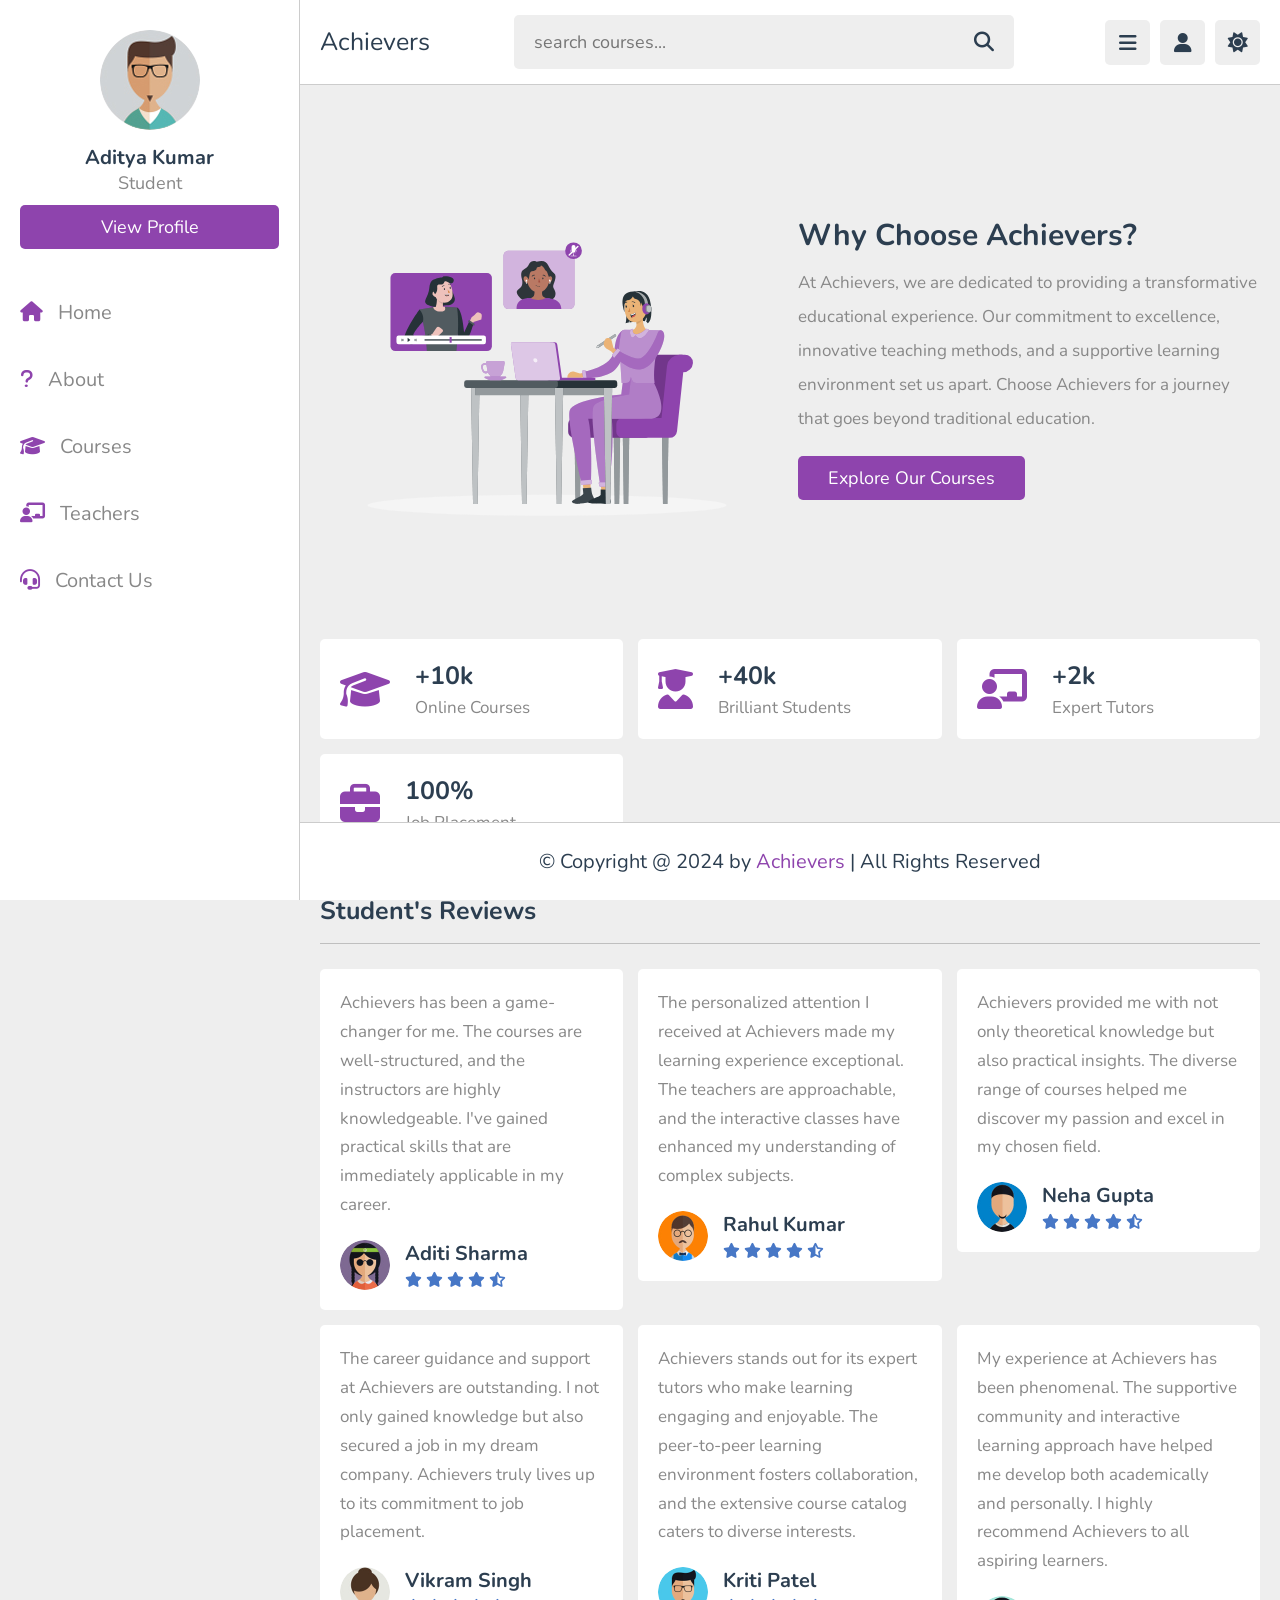
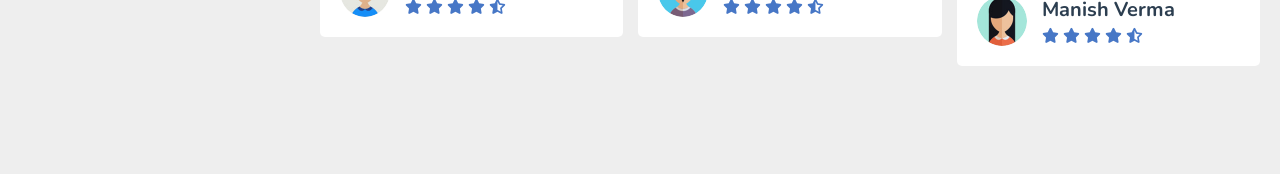
==== about.html @ ac13d162 "first commit" ====
<!DOCTYPE html>
<html lang="en">

<head>
    <meta charset="UTF-8">
    <meta http-equiv="X-UA-Compatible" content="IE=edge">
    <meta name="viewport" content="width=device-width, initial-scale=1.0">
    <title>About Us - Achievers</title>

    <!-- Font Awesome CDN link -->
    <link rel="stylesheet" href="https://cdnjs.cloudflare.com/ajax/libs/font-awesome/6.1.2/css/all.min.css">

    <!-- Custom CSS file link -->
    <link rel="stylesheet" href="css/style.css">

</head>

<body>

    <header class="header">

        <section class="flex">

            <a href="home.html" class="logo">Achievers</a>

            <form action="search.html" method="post" class="search-form">
                <input type="text" name="search_box" required placeholder="search courses..." maxlength="100">
                <button type="submit" class="fas fa-search"></button>
            </form>

            <div class="icons">
                <div id="menu-btn" class="fas fa-bars"></div>
                <div id="search-btn" class="fas fa-search"></div>
                <div id="user-btn" class="fas fa-user"></div>
                <div id="toggle-btn" class="fas fa-sun"></div>
            </div>

            <div class="profile">
                <img src="images/pic-1.jpg" class="image" alt="">
                <h3 class="name">Aditya Kumar</h3>
                <p class="role">Student</p>
                <a href="profile.html" class="btn">View Profile</a>
                <div class="flex-btn">
                    <a href="login.html" class="option-btn">Login</a>
                    <a href="register.html" class="option-btn">Register</a>
                </div>
            </div>

        </section>

    </header>

    <div class="side-bar">

        <div id="close-btn">
            <i class="fas fa-times"></i>
        </div>

        <div class="profile">
            <img src="images/pic-1.jpg" class="image" alt="">
            <h3 class="name">Aditya Kumar</h3>
            <p class="role">Student</p>
            <a href="profile.html" class="btn">View Profile</a>
        </div>

        <nav class="navbar">
            <a href="home.html"><i class="fas fa-home"></i><span>Home</span></a>
            <a href="about.html"><i class="fas fa-question"></i><span>About</span></a>
            <a href="courses.html"><i class="fas fa-graduation-cap"></i><span>Courses</span></a>
            <a href="teachers.html"><i class="fas fa-chalkboard-user"></i><span>Teachers</span></a>
            <a href="contact.html"><i class="fas fa-headset"></i><span>Contact Us</span></a>
        </nav>

    </div>

    <section class="about">

        <div class="row">

            <div class="image">
                <img src="images/about-img.svg" alt="">
            </div>

            <div class="content">
                <h3>Why Choose Achievers?</h3>
                <p>At Achievers, we are dedicated to providing a transformative educational experience. Our commitment
                    to excellence, innovative teaching methods, and a supportive learning environment set us apart.
                    Choose Achievers for a journey that goes beyond traditional education.</p>
                <a href="courses.html" class="inline-btn">Explore Our Courses</a>
            </div>

        </div>

        <div class="box-container">

            <div class="box">
                <i class="fas fa-graduation-cap"></i>
                <div>
                    <h3>+10k</h3>
                    <p>Online Courses</p>
                </div>
            </div>

            <div class="box">
                <i class="fas fa-user-graduate"></i>
                <div>
                    <h3>+40k</h3>
                    <p>Brilliant Students</p>
                </div>
            </div>

            <div class="box">
                <i class="fas fa-chalkboard-user"></i>
                <div>
                    <h3>+2k</h3>
                    <p>Expert Tutors</p>
                </div>
            </div>

            <div class="box">
                <i class="fas fa-briefcase"></i>
                <div>
                    <h3>100%</h3>
                    <p>Job Placement</p>
                </div>
            </div>

        </div>

    </section>

    <section class="reviews">

        <h1 class="heading">Student's Reviews</h1>

        <div class="box-container">

            <div class="box">
                <p>Achievers has been a game-changer for me. The courses are well-structured, and the instructors are
                    highly knowledgeable. I've gained practical skills that are immediately applicable in my
                    career.</p>
                <div class="student">
                    <img src="images/pic-2.jpg" alt="">
                    <div>
                        <h3>Aditi Sharma</h3>
                        <div class="stars">
                            <i class="fas fa-star"></i>
                            <i class="fas fa-star"></i>
                            <i class="fas fa-star"></i>
                            <i class="fas fa-star"></i>
                            <i class="fas fa-star-half-alt"></i>
                        </div>
                    </div>
                </div>
            </div>

            <div class="box">
                <p>The personalized attention I received at Achievers made my learning experience exceptional. The
                    teachers are approachable, and the interactive classes have enhanced my understanding of
                    complex subjects.</p>
                <div class="student">
                    <img src="images/pic-3.jpg" alt="">
                    <div>
                        <h3>Rahul Kumar</h3>
                        <div class="stars">
                            <i class="fas fa-star"></i>
                            <i class="fas fa-star"></i>
                            <i class="fas fa-star"></i>
                            <i class="fas fa-star"></i>
                            <i class="fas fa-star-half-alt"></i>
                        </div>
                    </div>
                </div>
            </div>

            <div class="box">
                <p>Achievers provided me with not only theoretical knowledge but also practical insights. The diverse
                    range of courses helped me discover my passion and excel in my chosen field.</p>
                <div class="student">
                    <img src="images/pic-4.jpg" alt="">
                    <div>
                        <h3>Neha Gupta</h3>
                        <div class="stars">
                            <i class="fas fa-star"></i>
                            <i class="fas fa-star"></i>
                            <i class="fas fa-star"></i>
                            <i class="fas fa-star"></i>
                            <i class="fas fa-star-half-alt"></i>
                        </div>
                    </div>
                </div>
            </div>

            <div class="box">
                <p>The career guidance and support at Achievers are outstanding. I not only gained knowledge but also
                    secured a job in my dream company. Achievers truly lives up to its commitment to job
                    placement.</p>
                <div class="student">
                    <img src="images/pic-5.jpg" alt="">
                    <div>
                        <h3>Vikram Singh</h3>
                        <div class="stars">
                            <i class="fas fa-star"></i>
                            <i class="fas fa-star"></i>
                            <i class="fas fa-star"></i>
                            <i class="fas fa-star"></i>
                            <i class="fas fa-star-half-alt"></i>
                        </div>
                    </div>
                </div>
            </div>

            <div class="box">
                <p>Achievers stands out for its expert tutors who make learning engaging and enjoyable. The
                    peer-to-peer learning environment fosters collaboration, and the extensive course catalog
                    caters to diverse interests.</p>
                <div class="student">
                    <img src="images/pic-6.jpg" alt="">
                    <div>
                        <h3>Kriti Patel</h3>
                        <div class="stars">
                            <i class="fas fa-star"></i>
                            <i class="fas fa-star"></i>
                            <i class="fas fa-star"></i>
                            <i class="fas fa-star"></i>
                            <i class="fas fa-star-half-alt"></i>
                        </div>
                    </div>
                </div>
            </div>

            <div class="box">
                <p>My experience at Achievers has been phenomenal. The supportive community and interactive learning
                    approach have helped me develop both academically and personally. I highly recommend Achievers to
                    all aspiring learners.</p>
                <div class="student">
                    <img src="images/pic-7.jpg" alt="">
                    <div>
                        <h3>Manish Verma</h3>
                        <div class="stars">
                            <i class="fas fa-star"></i>
                            <i class="fas fa-star"></i>
                            <i class="fas fa-star"></i>
                            <i class="fas fa-star"></i>
                            <i class="fas fa-star-half-alt"></i>
                        </div>
                    </div>
                </div>
            </div>

        </div>

    </section>

    <footer class="footer">

        &copy; Copyright @ 2024 by <span>Achievers</span> | All Rights Reserved

    </footer>

    <!-- Custom JS file link -->
    <script src="js/script.js"></script>

</body>

</html>
---- css/style.css ----
@import url('https://fonts.googleapis.com/css2?family=Nunito:wght@200;300;400;500;600;700&display=swap');

:root{
   --main-color:#8e44ad;
   --red:#e74c3c;
   --orange:#4777c6;
   --white:#fff;
   --black:#2c3e50;
   --light-color:#888;
   --light-bg:#eee;
   --border:.1rem solid rgba(0,0,0,.2);
}

*{
   font-family: 'Nunito', sans-serif;
   margin:0; padding:0;
   box-sizing: border-box;
   outline: none; border:none;
   text-decoration: none;
}

*::selection{
   background-color: var(--main-color);
   color:#fff;
}

html{
   font-size: 62.5%;
   overflow-x: hidden;
}

html::-webkit-scrollbar{
   width: 1rem;
   height: .5rem;
}

html::-webkit-scrollbar-track{
   background-color: transparent;
}

html::-webkit-scrollbar-thumb{
   background-color: var(--main-color);
}

body{
   background-color: var(--light-bg);
   padding-left: 30rem;
}

body.dark {
   --light-color: #999;
   --light-bg: #1a1a1a;
   --black: #ffffff;
   --white: #111;
   --border: .1rem solid rgba(255, 255, 255, .2);
}


body.active{
   padding-left: 0;
}

section{
   padding:2rem;
   margin: 0 auto;
   max-width: 1200px;
}

.heading{
   font-size: 2.5rem;
   color:var(--black);
   margin-bottom: 2.5rem;
   border-bottom: var(--border);
   padding-bottom: 1.5rem;
   text-transform: capitalize;
}

.inline-btn,
.inline-option-btn,
.inline-delete-btn,
.btn,
.delete-btn,
.option-btn{
   border-radius: .5rem;
   color:#fff;
   font-size: 1.8rem;
   cursor: pointer;
   text-transform: capitalize;
   padding:1rem 3rem;
   text-align: center;
   margin-top: 1rem;
}

.btn,
.delete-btn,
.option-btn{
   display: block;
   width: 100%;
}

.inline-btn,
.inline-option-btn,
.inline-delete-btn{
   display: inline-block;
}

.btn,
.inline-btn{
   background-color: var(--main-color);
}

.option-btn,
.inline-option-btn{
   background-color:var(--orange);
}

.delete-btn,
.inline-delete-btn{
   background-color: var(--red);
}

.inline-btn:hover,
.inline-option-btn:hover,
.inline-delete-btn:hover,
.btn:hover,
.delete-btn:hover,
.option-btn:hover{
   background-color: var(--black);
   color: var(--white);
}

.flex-btn{
   display: flex;
   gap: 1rem;
}

.header{
   position: sticky;
   top:0; left:0; right: 0;
   background-color: var(--white);
   z-index: 1000;
   border-bottom: var(--border);
}

.header .flex{
   display: flex;
   align-items: center;
   justify-content: space-between;
   position: relative;
   padding: 1.5rem 2rem;
}

.header .flex .logo{
   font-size: 2.5rem;
   color: var(--black);
}

.header .flex .search-form{
   width: 50rem;
   border-radius: .5rem;
   background-color: var(--light-bg);
   padding:1.5rem 2rem;
   display: flex;
   gap:2rem;

}

.header .flex .search-form input{
   width: 100%;
   font-size: 1.8rem;
   color:var(--black);
   background:none;
}

.header .flex .search-form button{
   background:none;
   font-size: 2rem;
   cursor: pointer;
   color:var(--black);
}

.header .flex .search-form button:hover{
   color: var(--main-color);
}

.header .flex .icons div{
   font-size: 2rem;
   color:var(--black);
   background-color: var(--light-bg);
   border-radius: .5rem;
   height: 4.5rem;
   width: 4.5rem;
   line-height: 4.5rem;
   cursor: pointer;
   text-align: center;
   margin-left: .7rem;
}

.header .flex .icons div:hover{
   background-color: var(--black);
   color:var(--white);
}

.header .flex .profile{
   position: absolute;
   top:120%; right: 2rem;
   background-color: var(--white);
   border-radius: .5rem;
   padding: 1.5rem;
   text-align: center;
   overflow: hidden;
   transform-origin: top right;
   transform: scale(0);
   transition: .2s linear;
   width: 30rem;
}

.header .flex .profile.active{
   transform: scale(1);
}

.header .flex .profile .image{
   height: 10rem;
   width: 10rem;
   border-radius: 50%;
   object-fit: contain;
   margin-bottom: 1rem;
}

.header .flex .profile .name{
   font-size: 2rem;
   color:var(--black);
   overflow: hidden;
   text-overflow: ellipsis;
   white-space: nowrap;
}

.header .flex .profile .role{
   font-size: 1.8rem;
   color: var(--light-color);
}

#search-btn{
   display: none;
}

.side-bar{
   position: fixed;
   top: 0; left: 0;
   width: 30rem;
   background-color: var(--white);
   height: 100vh;
   border-right: var(--border);
   z-index: 1200;
}

.side-bar #close-btn{
   text-align: right;
   padding: 2rem;
   display: none;
}

.side-bar #close-btn i{
   text-align: right;
   font-size: 2.5rem;
   background:var(--red);
   border-radius: .5rem;
   color:var(--white);
   cursor: pointer;
   height: 4.5rem;
   width: 4.5rem;
   line-height: 4.5rem;
   text-align: center;
}

.side-bar #close-btn i:hover{
   background-color: var(--black);
}

.side-bar .profile{
   padding:3rem 2rem;
   text-align: center;
}

.side-bar .profile .image{
   height: 10rem;
   width: 10rem;
   border-radius: 50%;
   object-fit: contain;
   margin-bottom: 1rem;
}

.side-bar .profile .name{
   font-size: 2rem;
   color:var(--black);
   overflow: hidden;
   text-overflow: ellipsis;
   white-space: nowrap;
}

.side-bar .profile .role{
   font-size: 1.8rem;
   color: var(--light-color);
}

.side-bar .navbar a{
   display: block;
   padding: 2rem;
   font-size: 2rem;
}

.side-bar .navbar a i{
   margin-right: 1.5rem;
   color:var(--main-color);
   transition: .2s linear;
}

.side-bar .navbar a span{
   color:var(--light-color);
}

.side-bar .navbar a:hover{
   background-color: var(--light-bg);
}

.side-bar .navbar a:hover i{
   margin-right: 2.5rem;
}

.side-bar.active{
   left: -30rem;
}

.home-grid .box-container{
   display: grid;
   grid-template-columns: repeat(auto-fit, 27.5rem);
   gap:1.5rem;
   justify-content: center;
   align-items: flex-start;
}

.home-grid .box-container .box{
   background-color: var(--white);
   border-radius: .5rem;
   padding:2rem;
}

.home-grid .box-container .box .title{
   font-size: 2rem;
   color: var(--black);
   text-transform: capitalize;
}

.home-grid .box-container .box .flex{
   display: flex;
   flex-wrap: wrap;
   gap: 1.5rem;
   margin-top: 2rem;
}

.home-grid .box-container .flex a{
   background-color: var(--light-bg);
   border-radius: .5rem;
   padding: 1rem 1.5rem;
   font-size: 1.5rem;
}

.home-grid .box-container .flex a i{
   margin-right: 1rem;
   color:var(--black);
}

.home-grid .box-container .flex a span{
   color:var(--light-color);
}

.home-grid .box-container .flex a:hover{
   background-color: var(--black);
}

.home-grid .box-container .flex a:hover span{
   color:var(--white);
}

.home-grid .box-container .flex a:hover i{
   color:var(--white);
}

.home-grid .box-container .tutor{
   padding: 1rem 0;
   font-size: 1.8rem;
   color:var(--light-color);
   line-height: 2;
}

.home-grid .box-container .likes{
   color:var(--light-color);
   font-size: 1.7rem;
   margin-top: 1.5rem;
}

.home-grid .box-container .likes span{
   color:var(--main-color);
}

.about .row{
   display: flex;
   align-items: center;
   flex-wrap: wrap;
   gap:1.5rem;
}

.about .row .image{
   flex: 1 1 40rem;
}

.about .row .image img{
   width: 100%;
   height: 50rem;
}

.about .row .content{
   flex: 1 1 40rem;
}

.about .row .content p{
   font-size: 1.7rem;
   line-height: 2;
   color: var(--light-color);
   padding: 1rem 0;
}

.about .row .content h3{
   font-size: 3rem;
   color:var(--black);
   text-transform: capitalize;
}

.about .box-container{
   display: grid;
   grid-template-columns: repeat(auto-fit, minmax(27rem, 1fr));
   gap:1.5rem;
   justify-content: center;
   align-items: flex-start;
   margin-top: 3rem;
}

.about .box-container .box{
   border-radius: .5rem;
   background-color: var(--white);
   padding: 2rem;
   display: flex;
   align-items: center;
   gap: 2.5rem;
}

.about .box-container .box i{
   font-size: 4rem;
   color: var(--main-color);
}

.about .box-container .box h3{
   font-size: 2.5rem;
   color: var(--black);
   margin-bottom: .3rem;
}

.about .box-container .box p{
   font-size: 1.7rem;
   color:var(--light-color);
}

.reviews .box-container{
   display: grid;
   grid-template-columns: repeat(auto-fit, minmax(30rem, 1fr));
   gap:1.5rem;
   justify-content: center;
   align-items: flex-start;
}

.reviews .box-container .box{
   border-radius: .5rem;
   background-color: var(--white);
   padding: 2rem;
}

.reviews .box-container .box p{
   line-height: 1.7;
   font-size: 1.7rem;
   color: var(--light-color);
}

.reviews .box-container .box .student{
   margin-top: 2rem;
   display: flex;
   align-items: center;
   gap: 1.5rem;
}

.reviews .box-container .box .student img{
   height: 5rem;
   width: 5rem;
   object-fit: cover;
   border-radius: 50%;
}

.reviews .box-container .box .student h3{
   font-size: 2rem;
   color: var(--black);
   margin-bottom: .3rem;
}

.reviews .box-container .box .student .stars{
   font-size: 1.5rem;
   color:var(--orange);
}

.courses .box-container{
   display: grid;
   grid-template-columns: repeat(auto-fit, minmax(30rem, 1fr));
   gap:1.5rem;
   justify-content: center;
   align-items: flex-start;
}

.courses .box-container .box{
   border-radius: .5rem;
   background-color: var(--white);
   padding: 2rem;
}

.courses .box-container .box .tutor{
   display: flex;
   align-items: center;
   gap: 1.5rem;
   margin-bottom: 2.5rem;
}

.courses .box-container .box .tutor img{
   height: 5rem;
   width: 5rem;
   border-radius: 50%;
   object-fit: cover;
}

.courses .box-container .box .tutor h3{
   font-size: 1.8rem;
   color: var(--black);
   margin-bottom: .2rem;
}

.courses .box-container .box .tutor span{
   font-size: 1.3rem;
   color:var(--light-color);
}

.courses .box-container .box .thumb{
   position: relative;
}

.courses .box-container .box .thumb span{
   position: absolute;
   top:1rem; left: 1rem;
   border-radius: .5rem;
   padding: .5rem 1.5rem;
   background-color: rgba(0,0,0,.3);
   color: #fff;
   font-size: 1.5rem;
}

.courses .box-container .box .thumb img{
   width: 100%;
   height: 20rem;
   object-fit: cover;
   border-radius: .5rem;
}

.courses .box-container .box .title{
   font-size: 2rem;
   color: var(--black);
   padding-bottom: .5rem;
   padding-top: 1rem;
}

.courses .more-btn{
   text-align: center;
   margin-top: 2rem;
}

.playlist-details .row{
   display: flex;
   align-items: flex-end;
   gap:3rem;
   flex-wrap: wrap;
   background-color: var(--white);
   padding: 2rem;
}

.playlist-details .row .column{
   flex: 1 1 40rem;
}

.playlist-details .row .column .save-playlist{
   margin-bottom: 1.5rem;
}

.playlist-details .row .column .save-playlist button{
   border-radius: .5rem;
   background-color: var(--light-bg);
   padding:1rem 1.5rem;
   cursor: pointer;
}

.playlist-details .row .column .save-playlist button i{
   font-size: 2rem;
   color:var(--black);
   margin-right: .8rem;
}

.playlist-details .row .column .save-playlist button span{
   font-size: 1.8rem;
   color:var(--light-color);
}

.playlist-details .row .column .save-playlist button:hover{
   background-color: var(--black);
}

.playlist-details .row .column .save-playlist button:hover i{
   color:var(--white);
}

.playlist-details .row .column .save-playlist button:hover span{
   color:var(--white);
}

.playlist-details .row .column .thumb{
   position: relative;
}

.playlist-details .row .column .thumb span{
   font-size: 1.8rem;
   color: #fff;
   background-color: rgba(0,0,0,.3);
   border-radius: .5rem;
   position: absolute;
   top: 1rem; left: 1rem;
   padding: .5rem 1.5rem;
}

.playlist-details .row .column .thumb img{
   height: 30rem;
   width: 100%;
   object-fit: cover;
   border-radius: .5rem;
}

.playlist-details .row .column .tutor{
   display: flex;
   align-items: center;
   gap: 2rem;
   margin-bottom: 2rem;
}

.playlist-details .row .column .tutor img{
   height: 7rem;
   width: 7rem;
   border-radius: 50%;
   object-fit: cover;
}

.playlist-details .row .column .tutor h3{
   font-size: 2rem;
   color:var(--black);
   margin-bottom: .2rem;
}

.playlist-details .row .column .tutor span{
   font-size: 1.5rem;
   color: var(--light-color);
}

.playlist-details .row .column .details h3{
   font-size: 2rem;
   color: var(--black);
   text-transform: capitalize;
}

.playlist-details .row .column .details p{
   padding: 1rem 0;
   line-height: 2;
   font-size: 1.8rem;
   color: var(--light-color);
}

.playlist-videos .box-container{
   display: grid;
   grid-template-columns: repeat(auto-fit, minmax(30rem, 1fr));
   gap:1.5rem;
   justify-content: center;
   align-items: flex-start;
}

.playlist-videos .box-container .box{
   background-color: var(--white);
   border-radius: .5rem;
   padding: 2rem;
   position: relative;
}

.playlist-videos .box-container .box i{
   position: absolute;
   top: 2rem; left: 2rem; right: 2rem;
   height: 20rem;
   border-radius: .5rem;
   background-color: rgba(0,0,0,.3);
   display: flex;
   align-items: center;
   justify-content: center;
   font-size: 5rem;
   color: #fff;
   display: none;
}

.playlist-videos .box-container .box:hover i{
   display: flex;
}

.playlist-videos .box-container .box img{
   width: 100%;
   height: 20rem;
   object-fit: cover;
   border-radius: .5rem;
}

.playlist-videos .box-container .box h3{
   margin-top: 1.5rem;
   font-size: 1.8rem;
   color: var(--black);
}

.playlist-videos .box-container .box:hover h3{
   color: var(--main-color);
}

.watch-video .video-container{
   background-color: var(--white);
   border-radius: .5rem;
   padding: 2rem;
}

.watch-video .video-container .video{
   position: relative;
   margin-bottom: 1.5rem;
}

.watch-video .video-container .video video{
   border-radius: .5rem;
   width: 100%;
   object-fit: contain;
   background-color: #000;
}

.watch-video .video-container .title{
   font-size: 2rem;
   color: var(--black);
}

.watch-video .video-container .info{
   display: flex;
   margin-top: 1.5rem;
   margin-bottom: 2rem;
   border-bottom: var(--border);
   padding-bottom: 1.5rem;
   gap: 2.5rem;
   align-items: center;
}

.watch-video .video-container .info p{
   font-size: 1.6rem;
}

.watch-video .video-container .info p span{
   color: var(--light-color);
}

.watch-video .video-container .info i{
   margin-right: 1rem;
   color: var(--main-color);
}

.watch-video .video-container .tutor{
   display: flex;
   align-items: center;
   gap: 2rem;
   margin-bottom: 1rem;
}

.watch-video .video-container .tutor img{
   border-radius: 50%;
   height: 5rem;
   width: 5rem;
   object-fit: cover;
}

.watch-video .video-container .tutor h3{
   font-size: 2rem;
   color: var(--black);
   margin-bottom: .2rem;
}

.watch-video .video-container .tutor span{
   font-size: 1.5rem;
   color: var(--light-color);
}

.watch-video .video-container .flex{
   display: flex;
   align-items: center;
   justify-content: space-between;
   gap: 1.5rem;
}

.watch-video .video-container .flex button{
   border-radius: .5rem;
   padding: 1rem 1.5rem;
   font-size: 1.8rem;
   cursor: pointer;
   background-color: var(--light-bg);
}

.watch-video .video-container .flex button i{
   margin-right: 1rem;
   color: var(--black);
}

.watch-video .video-container .flex button span{
   color: var(--light-color);
}

.watch-video .video-container .flex button:hover{
   background-color: var(--black);
}

.watch-video .video-container .flex button:hover i{
   color: var(--white);
}

.watch-video .video-container .flex button:hover span{
   color: var(--white);
}

.watch-video .video-container .description{
   line-height: 1.5;
   font-size: 1.7rem;
   color: var(--light-color);
   margin-top: 2rem;
}

.comments .add-comment{
   background-color: var(--white);
   border-radius: .5rem;
   padding: 2rem;
   margin-bottom: 3rem;
}

.comments .add-comment h3{
   font-size: 2rem;
   color: var(--black);
   margin-bottom: 1rem;
}

.comments .add-comment textarea{
   height: 20rem;
   resize: none;
   background-color: var(--light-bg);
   border-radius: .5rem;
   border: var(--border);
   padding: 1.4rem;
   font-size: 1.8rem;
   color: var(--black);
   width: 100%;
   margin: .5rem 0;
}

.comments .box-container{
   display: grid;
   gap: 2.5rem;
   background-color: var(--white);
   padding: 2rem;
   border-radius: .5rem;
}

.comments .box-container .box .user{
   display: flex;
   align-items: center;
   gap: 1.5rem;
   margin-bottom: 2rem;
}

.comments .box-container .box .user img{
   height: 5rem;
   width: 5rem;
   border-radius: 50%;
}

.comments .box-container .box .user h3{
   font-size: 2rem;
   color: var(--black);
   margin-bottom: .2rem;
}

.comments .box-container .box .user span{
   font-size: 1.5rem;
   color: var(--light-color);
}

.comments .box-container .box .comment-box{
   border-radius: .5rem;
   background-color: var(--light-bg);
   padding:1rem 1.5rem;
   white-space: pre-line;
   margin: .5rem 0;
   font-size: 1.8rem;
   color: var(--black);
   line-height: 1.5;
   position: relative;
   z-index: 0;
}

.comments .box-container .box .comment-box::before{
   content: '';
   position: absolute;
   top: -1rem; left: 1.5rem;
   background-color: var(--light-bg);
   height: 1.2rem;
   width: 2rem;
   clip-path: polygon(50% 0%, 0% 100%, 100% 100%);
}

.teachers .search-tutor{
   margin-bottom: 2rem;
   border-radius: .5rem;
   background-color: var(--white);
   padding: 1.5rem 2rem;
   display: flex;
   align-items: center;
   gap: 1.5rem;
}

.teachers .search-tutor input{
   width: 100%;
   background: none;
   font-size: 1.8rem;
   color: var(--black);
}

.teachers .search-tutor button{
   font-size: 2rem;
   color: var(--black);
   cursor: pointer;
   background:none;
}

.teachers .search-tutor button:hover{
   color: var(--main-color);
}

.teachers .box-container{
   display: grid;
   grid-template-columns: repeat(auto-fit, minmax(30rem, 1fr));
   gap:1.5rem;
   justify-content: center;
   align-items: flex-start;
}

.teachers .box-container .box{
   background-color: var(--white);
   border-radius: .5rem;
   padding: 2rem;
}

.teachers .box-container .offer{
   text-align: center;
}

.teachers .box-container .offer h3{
   font-size: 2.5rem;
   color: var(--black);
   text-transform: capitalize;
   padding-bottom: .5rem;
}

.teachers .box-container .offer p{
   line-height: 1.7;
   padding: .5rem 0;
   color: var(--light-color);
   font-size: 1.7rem;
}

.teachers .box-container .box .tutor{
   display: flex;
   align-items: center;
   gap:2rem;
   margin-bottom: 1.5rem;
}

.teachers .box-container .box .tutor img{
   height: 5rem;
   width: 5rem;
   border-radius: 50%;
}

.teachers .box-container .box .tutor h3{
   font-size: 2rem;
   color: var(--black);
   margin-bottom: .2rem;
}

.teachers .box-container .box .tutor span{
   font-size: 1.6rem;
   color: var(--light-color);
}

.teachers .box-container .box p{
   padding: .5rem 0;
   font-size: 1.7rem;
   color: var(--light-color);
}

.teachers .box-container .box p span{
   color: var(--main-color);
}

.teacher-profile .details{
   text-align: center;
   background-color: var(--white);
   border-radius: .5rem;
   padding: 2rem;
}

.teacher-profile .details .tutor img{
   height: 10rem;
   width: 10rem;
   border-radius: 50%;
   object-fit: cover;
   margin-bottom: 1rem;
}

.teacher-profile .details .tutor h3{
   font-size: 2rem;
   color: var(--black);
}

.teacher-profile .details .tutor span{
   color: var(--light-color);
   font-size: 1.7rem;
}

.teacher-profile .details .flex{
   display: flex;
   flex-wrap: wrap;
   gap: 1.5rem;
   margin-top: 2rem;
}

.teacher-profile .details .flex p{
   flex: 1 1 20rem;
   border-radius: .5rem;
   background-color: var(--light-bg);
   padding: 1.2rem 2rem;
   font-size: 1.8rem;
   color: var(--light-color);
}

.teacher-profile .details .flex p span{
   color: var(--main-color);
}

.user-profile .info{
   background-color: var(--white);
   border-radius: .5rem;
   padding: 2rem;
}

.user-profile .info .user{
   text-align: center;
   margin-bottom: 2rem;
   padding: 1rem;
}

.user-profile .info .user img{
   height: 10rem;
   width: 10rem;
   border-radius: 50%;
   object-fit: cover;
   margin-bottom: 1rem;
}

.user-profile .info .user h3{
   font-size: 2rem;
   color: var(--black);
}

.user-profile .info .user p{
   font-size: 1.7rem;
   color: var(--light-color);
   padding: .3rem 0;
}

.user-profile .info .box-container{
   display: flex;
   flex-wrap: wrap;
   gap: 1.5rem;
}

.user-profile .info .box-container .box{
   background-color: var(--light-bg);
   border-radius: .5rem;
   padding: 2rem;
   flex: 1 1 25rem;
}

.user-profile .info .box-container .box .flex{
   display: flex;
   align-items: center;
   gap: 2rem;
   margin-bottom: 1rem;
}

.user-profile .info .box-container .box .flex i{
   font-size:2rem;
   color: var(--white);
   background-color: var(--black);
   text-align: center;
   border-radius: .5rem;
   height: 5rem;
   width: 5rem;
   line-height: 4.9rem;
}

.user-profile .info .box-container .box .flex span{
   font-size: 2.5rem;
   color: var(--main-color);
}

.user-profile .info .box-container .box .flex p{
   color: var(--light-color);
   font-size: 1.7rem;
}

.contact .row{
   display: flex;
   align-items: center;
   flex-wrap: wrap;
   gap: 1.5rem;
}

.contact .row .image{
   flex: 1 1 50rem;
}

.contact .row .image img{
   width: 100%;
}

.contact .row form{
   flex: 1 1 30rem;
   background-color: var(--white);
   padding: 2rem;
   text-align: center;
}

.contact .row form h3{
   margin-bottom: 1rem;
   text-transform: capitalize;
   color:var(--black);
   font-size: 2.5rem;
}

.contact .row form .box{
   width: 100%;
   border-radius: .5rem;
   background-color: var(--light-bg);
   margin: 1rem 0;
   padding: 1.4rem;
   font-size: 1.8rem;
   color: var(--black);
}

.contact .row form textarea{
   height: 20rem;
   resize: none;
}

.contact .box-container{
   display: grid;
   grid-template-columns: repeat(auto-fit, minmax(30rem, 1fr));
   gap:1.5rem;
   justify-content: center;
   align-items: flex-start;
   margin-top: 3rem;
}

.contact .box-container .box{
   text-align: center;
   background-color: var(--white);
   border-radius: .5rem;
   padding: 3rem;
}

.contact .box-container .box i{
   font-size: 3rem;
   color: var(--main-color);
   margin-bottom: 1rem;
}

.contact .box-container .box h3{
   font-size: 2rem;
   color:var(--black);
   margin: 1rem 0;
}

.contact .box-container .box a{
   display: block;
   padding-top: .5rem;
   font-size: 1.8rem;
   color: var(--light-color);
}

.contact .box-container .box a:hover{
   text-decoration: underline;
   color:var(--black);
}

.form-container{
   min-height: calc(100vh - 20rem);
   display: flex;
   align-items: center;
   justify-content: center;
}

.form-container form{
   background-color: var(--white);
   border-radius: .5rem;
   padding: 2rem;
   width: 50rem;
}

.form-container form h3{
   font-size: 2.5rem;
   text-transform: capitalize;
   color: var(--black);
   text-align: center;
}

.form-container form p{
   font-size: 1.7rem;
   color: var(--light-color);
   padding-top: 1rem;
}

.form-container form p span{
   color: var(--red);
}

.form-container form .box{
   font-size: 1.8rem;
   color: var(--black);
   border-radius: .5rem;
   padding: 1.4rem;
   background-color: var(--light-bg);
   width: 100%;
   margin: 1rem 0;
}






.footer{
   background-color: var(--white);
   border-top: var(--border);
   position: sticky;
   bottom: 0; left: 0; right: 0;
   text-align: center;
   font-size: 2rem;
   padding:2.5rem 2rem;
   color:var(--black);
   margin-top: 1rem;
   z-index: 1000;
   /* padding-bottom: 9.5rem; */
}

.footer span{
   color:var(--main-color);
}



@media (max-width:1200px){

   body{
      padding-left: 0;
   }

   .side-bar{
      left: -30rem;
      transition: .2s linear;
   }

   .side-bar #close-btn{
      display: block;
   }

   .side-bar.active{
      left: 0;
      box-shadow: 0 0 0 100vw rgba(0,0,0,.8);
      border-right: 0;
   }

}

@media (max-width:991px){

   html{
      font-size: 55%;
   }

}

@media (max-width:768px){

   #search-btn{
      display: inline-block;
   }

   .header .flex .search-form{
      position: absolute;
      top: 99%; left: 0; right: 0;
      border-top: var(--border);
      border-bottom: var(--border);
      background-color: var(--white);
      border-radius: 0;
      width: auto;
      padding: 2rem;
      clip-path: polygon(0 0, 100% 0, 100% 0, 0 0);
      transition: .2s linear;
   }

   .header .flex .search-form.active{
      clip-path: polygon(0 0, 100% 0, 100% 100%, 0 100%);
   }

}

@media (max-width:450px){

   html{
      font-size: 50%;
   }

   .flex-btn{
      gap: 0;
      flex-flow: column;
   }

   .home-grid .box-container{
      grid-template-columns: 1fr;
   }

   .about .row .image img{
      height: 25rem;
   }

}
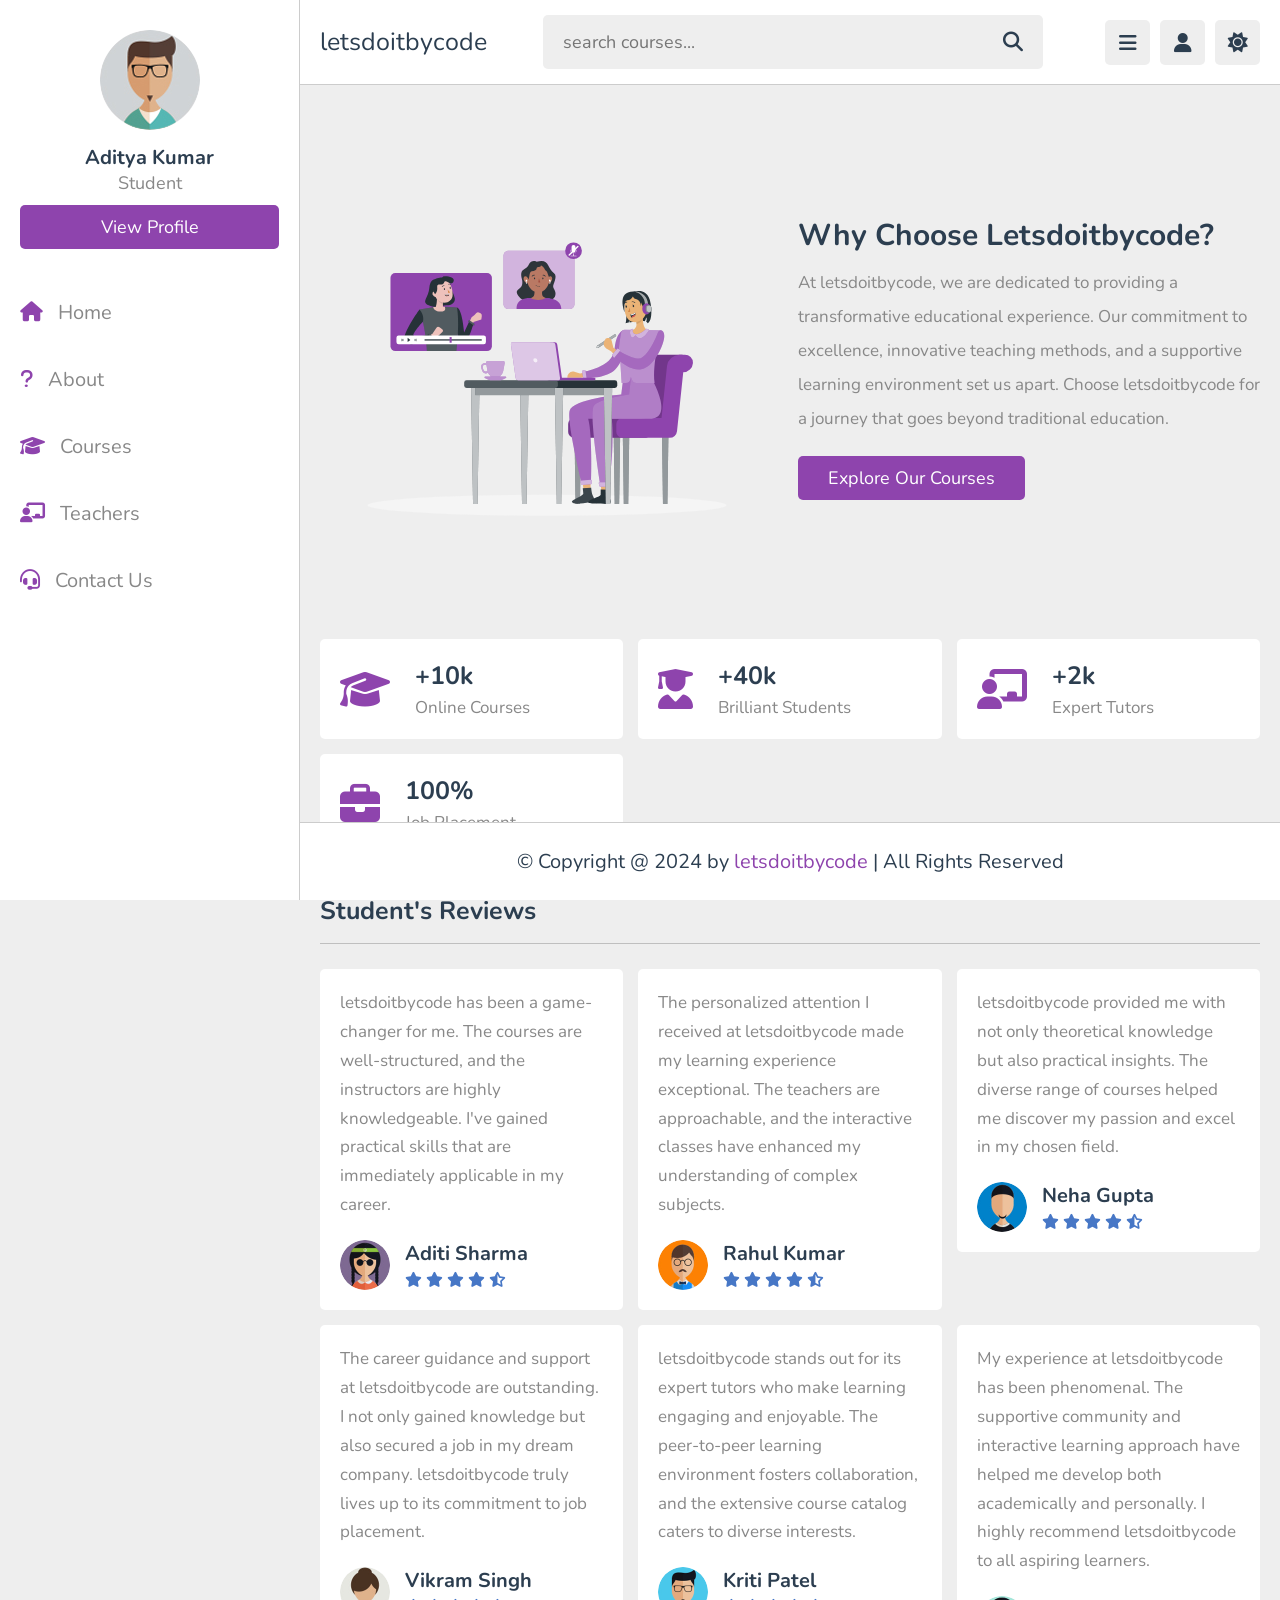
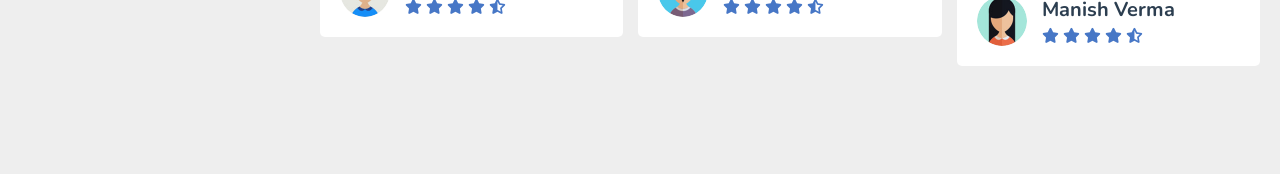
==== commit 5a7741f3: "first commit" ====
--- a/about.html
+++ b/about.html
@@ -5,7 +5,7 @@
     <meta charset="UTF-8">
     <meta http-equiv="X-UA-Compatible" content="IE=edge">
     <meta name="viewport" content="width=device-width, initial-scale=1.0">
-    <title>About Us - Achievers</title>
+    <title>About Us - letsdoitbycode</title>
 
     <!-- Font Awesome CDN link -->
     <link rel="stylesheet" href="https://cdnjs.cloudflare.com/ajax/libs/font-awesome/6.1.2/css/all.min.css">
@@ -21,7 +21,7 @@
 
         <section class="flex">
 
-            <a href="home.html" class="logo">Achievers</a>
+            <a href="home.html" class="logo">letsdoitbycode</a>
 
             <form action="search.html" method="post" class="search-form">
                 <input type="text" name="search_box" required placeholder="search courses..." maxlength="100">
@@ -82,10 +82,10 @@
             </div>
 
             <div class="content">
-                <h3>Why Choose Achievers?</h3>
-                <p>At Achievers, we are dedicated to providing a transformative educational experience. Our commitment
+                <h3>Why Choose letsdoitbycode?</h3>
+                <p>At letsdoitbycode, we are dedicated to providing a transformative educational experience. Our commitment
                     to excellence, innovative teaching methods, and a supportive learning environment set us apart.
-                    Choose Achievers for a journey that goes beyond traditional education.</p>
+                    Choose letsdoitbycode for a journey that goes beyond traditional education.</p>
                 <a href="courses.html" class="inline-btn">Explore Our Courses</a>
             </div>
 
@@ -136,7 +136,7 @@
         <div class="box-container">
 
             <div class="box">
-                <p>Achievers has been a game-changer for me. The courses are well-structured, and the instructors are
+                <p>letsdoitbycode has been a game-changer for me. The courses are well-structured, and the instructors are
                     highly knowledgeable. I've gained practical skills that are immediately applicable in my
                     career.</p>
                 <div class="student">
@@ -155,7 +155,7 @@
             </div>
 
             <div class="box">
-                <p>The personalized attention I received at Achievers made my learning experience exceptional. The
+                <p>The personalized attention I received at letsdoitbycode made my learning experience exceptional. The
                     teachers are approachable, and the interactive classes have enhanced my understanding of
                     complex subjects.</p>
                 <div class="student">
@@ -174,7 +174,7 @@
             </div>
 
             <div class="box">
-                <p>Achievers provided me with not only theoretical knowledge but also practical insights. The diverse
+                <p>letsdoitbycode provided me with not only theoretical knowledge but also practical insights. The diverse
                     range of courses helped me discover my passion and excel in my chosen field.</p>
                 <div class="student">
                     <img src="images/pic-4.jpg" alt="">
@@ -192,8 +192,8 @@
             </div>
 
             <div class="box">
-                <p>The career guidance and support at Achievers are outstanding. I not only gained knowledge but also
-                    secured a job in my dream company. Achievers truly lives up to its commitment to job
+                <p>The career guidance and support at letsdoitbycode are outstanding. I not only gained knowledge but also
+                    secured a job in my dream company. letsdoitbycode truly lives up to its commitment to job
                     placement.</p>
                 <div class="student">
                     <img src="images/pic-5.jpg" alt="">
@@ -211,7 +211,7 @@
             </div>
 
             <div class="box">
-                <p>Achievers stands out for its expert tutors who make learning engaging and enjoyable. The
+                <p>letsdoitbycode stands out for its expert tutors who make learning engaging and enjoyable. The
                     peer-to-peer learning environment fosters collaboration, and the extensive course catalog
                     caters to diverse interests.</p>
                 <div class="student">
@@ -230,8 +230,8 @@
             </div>
 
             <div class="box">
-                <p>My experience at Achievers has been phenomenal. The supportive community and interactive learning
-                    approach have helped me develop both academically and personally. I highly recommend Achievers to
+                <p>My experience at letsdoitbycode has been phenomenal. The supportive community and interactive learning
+                    approach have helped me develop both academically and personally. I highly recommend letsdoitbycode to
                     all aspiring learners.</p>
                 <div class="student">
                     <img src="images/pic-7.jpg" alt="">
@@ -254,7 +254,7 @@
 
     <footer class="footer">
 
-        &copy; Copyright @ 2024 by <span>Achievers</span> | All Rights Reserved
+        &copy; Copyright @ 2024 by <span>letsdoitbycode</span> | All Rights Reserved
 
     </footer>
 
